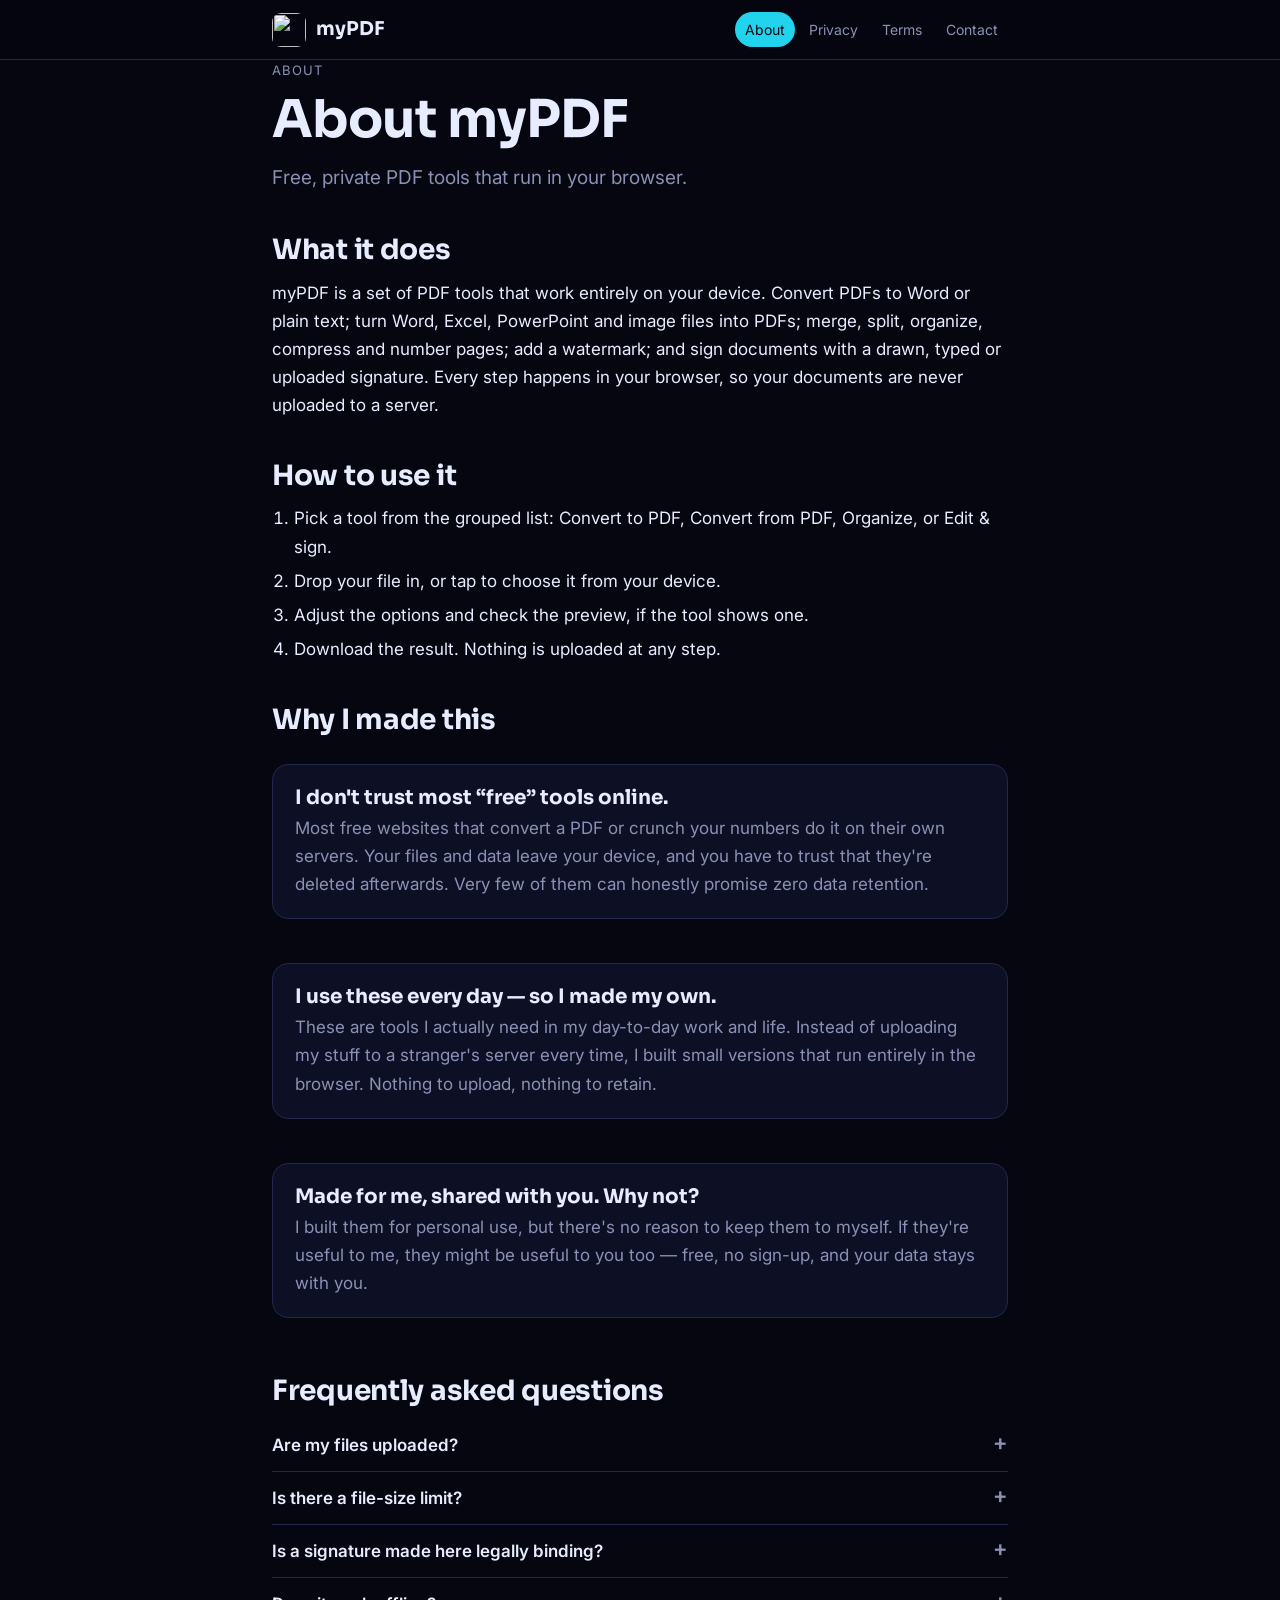
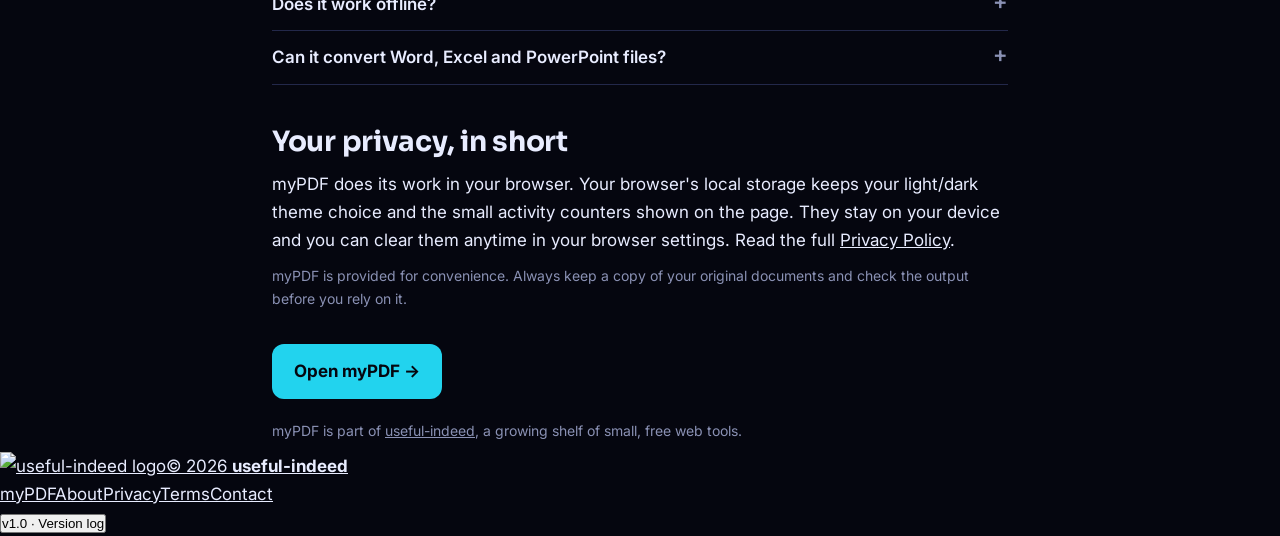
==== about.html @ f9be01cd "Update mypdf.useful-indeed.com" ====
<!DOCTYPE html>
<html lang="en">
<head>
<meta charset="UTF-8">
<meta name="viewport" content="width=device-width, initial-scale=1.0">
<title>About myPDF · useful-indeed</title>
<meta name="description" content="Free, private PDF tools that run in your browser. Learn how it works, how to use it and why it was made.">
<link rel="canonical" href="https://mypdf.useful-indeed.com/about.html">
<meta property="og:title" content="About myPDF · useful-indeed">
<meta property="og:description" content="Free, private PDF tools that run in your browser. Learn how it works, how to use it and why it was made.">
<meta property="og:url" content="https://mypdf.useful-indeed.com/about.html">
<meta property="og:type" content="website">
<link rel="icon" type="image/svg+xml" href="logo.svg">
<link rel="apple-touch-icon" href="logo.svg">
<link rel="preconnect" href="https://fonts.googleapis.com"><link rel="preconnect" href="https://fonts.gstatic.com" crossorigin><link href="https://fonts.googleapis.com/css2?family=Sora:wght@600;700&family=Inter:wght@400;500;600&display=swap" rel="stylesheet">
<link rel="stylesheet" href="useful-indeed/footer.css">
<script src="version-log.js"></script>
<style>
:root{--bg:#05060f;--fg:#e8ecff;--muted:#8a91b4;--acc:#22d3ee;--accfg:#05060f;--card:#0d1024;--line:#23284a;--font:'Inter',system-ui,sans-serif;--head:'Sora','Inter',sans-serif}
*{box-sizing:border-box;margin:0;padding:0}
html{-webkit-text-size-adjust:100%}
body{background:var(--bg);color:var(--fg);font-family:var(--font);font-size:17px;line-height:1.65;overflow-x:clip}
a{color:inherit}
.wrap{max-width:780px;margin:0 auto;padding:0 22px}
.top{border-bottom:1px solid var(--line);position:sticky;top:0;background:color-mix(in srgb,var(--bg) 90%,transparent);backdrop-filter:blur(10px);-webkit-backdrop-filter:blur(10px);z-index:5}
.top .wrap{display:flex;align-items:center;justify-content:space-between;gap:14px;padding-top:12px;padding-bottom:12px;flex-wrap:wrap}
.brand{display:flex;align-items:center;gap:10px;text-decoration:none;font-family:var(--head);font-weight:700;font-size:19px;white-space:nowrap}
.brand img{width:34px;height:34px;border-radius:9px}
nav.links{display:flex;gap:4px;flex-wrap:wrap;font-size:14px}
nav.links a{text-decoration:none;padding:6px 10px;border-radius:99px;color:var(--muted)}
nav.links a:hover{color:var(--fg);background:var(--card)}
nav.links a[aria-current]{color:var(--accfg);background:var(--acc)}
main{padding:46px 0 30px}
.eyebrow{font-size:13px;letter-spacing:.08em;text-transform:uppercase;color:var(--muted);margin-bottom:10px}
h1{font-family:var(--head);font-weight:700;font-size:clamp(34px,7vw,52px);line-height:1.08;letter-spacing:-.02em}
.lead{font-size:19px;color:var(--muted);margin-top:14px;max-width:640px}
h2{font-family:var(--head);font-weight:700;font-size:clamp(22px,4.5vw,28px);line-height:1.2;margin:40px 0 12px;letter-spacing:-.01em}
h3{font-size:17px;margin:20px 0 6px}
p{margin:10px 0}
ul,ol{margin:10px 0 10px 22px}
li{margin:6px 0}
.card{background:var(--card);border:1px solid var(--line);border-radius:16px;padding:20px 22px;margin:16px 0}
.why{display:grid;gap:12px}
.why .card b{display:block;font-family:var(--head);font-weight:700;font-size:20px;line-height:1.25;margin-bottom:4px}
.why .card p{margin:0;color:var(--muted)}
details{border-bottom:1px solid var(--line);padding:12px 0}
details summary{cursor:pointer;font-weight:600;list-style:none;display:flex;justify-content:space-between;gap:12px}
details summary::-webkit-details-marker{display:none}
details summary::after{content:"+";color:var(--muted);font-size:22px;line-height:1;transition:transform .2s}
details[open] summary::after{transform:rotate(45deg)}
details p{color:var(--muted)}
.btn{display:inline-block;background:var(--acc);color:var(--accfg);text-decoration:none;font-weight:700;padding:13px 22px;border-radius:12px;margin-top:8px}
.btn:hover{filter:brightness(1.08)}
.muted{color:var(--muted)}
.cf label{display:block;font-size:14px;font-weight:600;margin:0 0 14px}
.cf input,.cf select,.cf textarea{display:block;width:100%;margin-top:6px;font:inherit;font-weight:400;font-size:16px;color:var(--fg);background:var(--bg);border:1px solid var(--line);border-radius:10px;padding:11px 12px}
.cf input:focus,.cf select:focus,.cf textarea:focus{outline:2px solid var(--acc);outline-offset:1px;border-color:transparent}
.cf textarea{resize:vertical;min-height:130px}
.cf-row{display:grid;grid-template-columns:1fr 1fr;gap:0 14px}
.cf-foot{display:flex;align-items:center;gap:14px;flex-wrap:wrap}
.cf .btn{border:0;cursor:pointer;font:inherit;font-weight:700;margin-top:0}
.cf .btn:disabled{opacity:.6;cursor:wait}
.cf-status{font-size:14px}.cf-status.ok{color:var(--acc);font-weight:600}.cf-status.err{color:#e5484d;font-weight:600}
@media (max-width:560px){.cf-row{grid-template-columns:1fr}}
.small{font-size:14px}
table{width:100%;border-collapse:collapse;font-size:15px;margin:10px 0}
td,th{text-align:left;padding:10px 8px;border-bottom:1px solid var(--line);vertical-align:top}
th{font-size:13px;color:var(--muted);text-transform:uppercase;letter-spacing:.05em}
.tools{display:grid;grid-template-columns:repeat(auto-fill,minmax(220px,1fr));gap:10px;margin:14px 0}
.tools a{display:flex;gap:10px;align-items:center;text-decoration:none;background:var(--card);border:1px solid var(--line);border-radius:14px;padding:10px 12px}
.tools img{width:36px;height:36px;border-radius:9px;flex:none}
.tools b{display:block;font-size:15px;line-height:1.2}
.tools span{font-size:13px;color:var(--muted)}
@media (max-width:560px){body{font-size:16px} main{padding-top:32px} nav.links{width:100%} nav.links a{padding:6px 9px}}
</style>
</head>
<body>
<header class="top"><div class="wrap">
  <a class="brand" href="./"><img src="logo.svg" alt="">myPDF</a>
  <nav class="links" aria-label="Site"><a href="about.html" aria-current="page">About</a><a href="privacy.html">Privacy</a><a href="terms.html">Terms</a><a href="contact.html">Contact</a></nav>
</div></header>
<main class="wrap">
<div class="eyebrow">About</div><h1>About myPDF</h1><p class="lead">Free, private PDF tools that run in your browser.</p><h2>What it does</h2><p>myPDF is a set of PDF tools that work entirely on your device. Convert PDFs to Word or plain text; turn Word, Excel, PowerPoint and image files into PDFs; merge, split, organize, compress and number pages; add a watermark; and sign documents with a drawn, typed or uploaded signature. Every step happens in your browser, so your documents are never uploaded to a server.</p><h2>How to use it</h2><ol><li>Pick a tool from the grouped list: Convert to PDF, Convert from PDF, Organize, or Edit &amp; sign.</li><li>Drop your file in, or tap to choose it from your device.</li><li>Adjust the options and check the preview, if the tool shows one.</li><li>Download the result. Nothing is uploaded at any step.</li></ol><h2>Why I made this</h2><div class="why"><div class="card"><b>I don&#x27;t trust most “free” tools online.</b><p>Most free websites that convert a PDF or crunch your numbers do it on their own servers. Your files and data leave your device, and you have to trust that they&#x27;re deleted afterwards. Very few of them can honestly promise zero data retention.</p></div><div class="card"><b>I use these every day — so I made my own.</b><p>These are tools I actually need in my day-to-day work and life. Instead of uploading my stuff to a stranger&#x27;s server every time, I built small versions that run entirely in the browser. Nothing to upload, nothing to retain.</p></div><div class="card"><b>Made for me, shared with you. Why not?</b><p>I built them for personal use, but there&#x27;s no reason to keep them to myself. If they&#x27;re useful to me, they might be useful to you too — free, no sign-up, and your data stays with you.</p></div></div><h2>Frequently asked questions</h2><details><summary>Are my files uploaded?</summary><p>No. myPDF reads your files with your browser and builds the new PDF on your device. Nothing is sent to a server, so we never see your documents.</p></details><details><summary>Is there a file-size limit?</summary><p>There&#x27;s no fixed limit, but very large files depend on your device&#x27;s memory. A modern phone or laptop handles typical documents easily.</p></details><details><summary>Is a signature made here legally binding?</summary><p>myPDF places an image of your signature on the page. Whether that counts as a legal signature depends on your country and the document. For contracts, check what the other party accepts.</p></details><details><summary>Does it work offline?</summary><p>Once the page has loaded, the tools work without a connection.</p></details><details><summary>Can it convert Word, Excel and PowerPoint files?</summary><p>Yes. It turns .docx, .xlsx, .xls, .csv and .pptx files into PDF, and PDFs into Word or text, all inside your browser. Complex layouts may come out simpler than the original, so check the preview before you share the file.</p></details><h2>Your privacy, in short</h2><p>myPDF does its work in your browser. Your browser&#x27;s local storage keeps your light/dark theme choice and the small activity counters shown on the page. They stay on your device and you can clear them anytime in your browser settings. Read the full <a href="privacy.html">Privacy Policy</a>.</p><p class="muted small">myPDF is provided for convenience. Always keep a copy of your original documents and check the output before you rely on it.</p><p style="margin-top:26px"><a class="btn" href="./">Open myPDF →</a></p><p class="muted small" style="margin-top:20px">myPDF is part of <a href="https://useful-indeed.com">useful-indeed</a>, a growing shelf of small, free web tools.</p>
</main>
<footer class="ui-foot">
  <div class="ui-foot-in">
    <a class="ui-foot-brand" href="https://useful-indeed.com" title="More small, free tools on useful-indeed"><img src="useful-indeed/logo.svg" alt="useful-indeed logo" width="22" height="22"><span>© <span data-ui-year>2026</span> <b>useful-indeed</b></span></a>
    <nav class="ui-foot-nav" aria-label="Site"><a href="./">myPDF</a><a href="about.html">About</a><a href="privacy.html">Privacy</a><a href="terms.html">Terms</a><a href="contact.html">Contact</a></nav>
    <button type="button" class="ui-foot-ver" data-ui-ver>v1.0 · Version log</button>
  </div>
</footer>
<script src="useful-indeed/badge.js" defer></script>
</body>
</html>
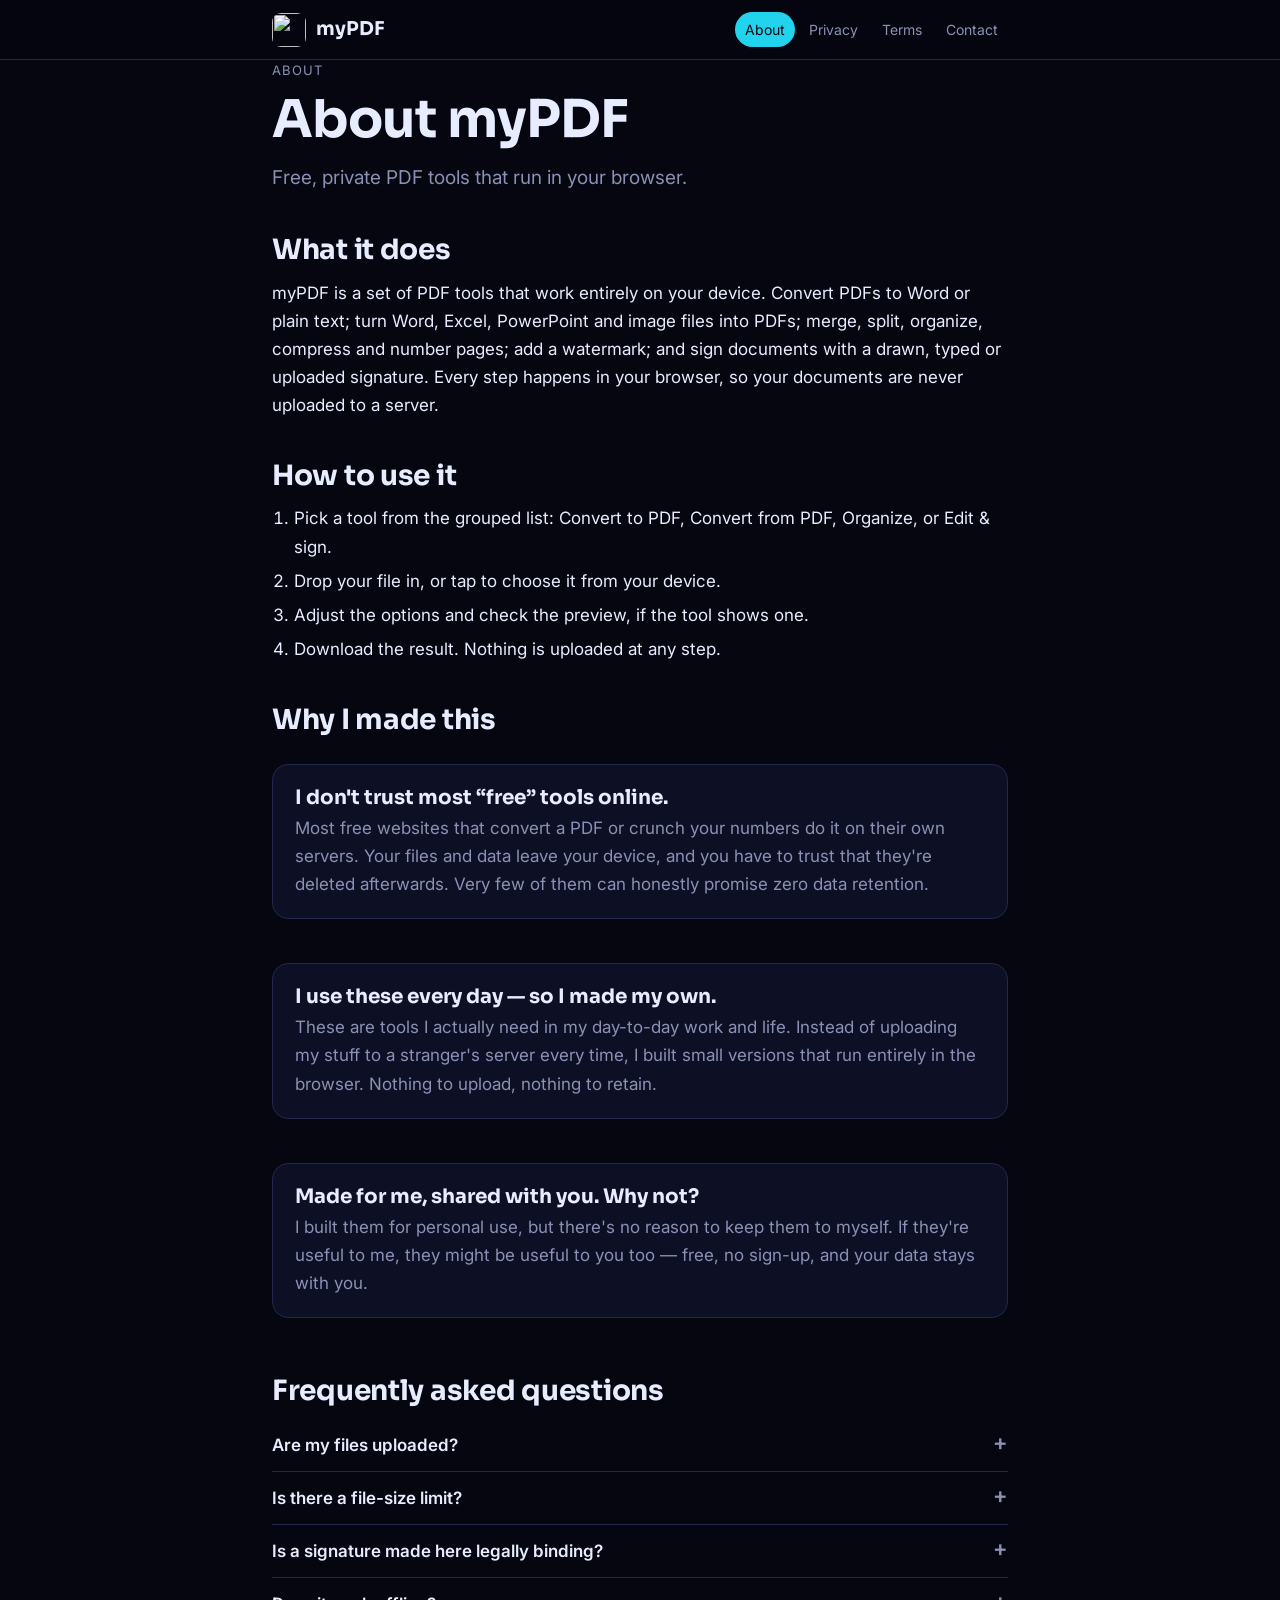
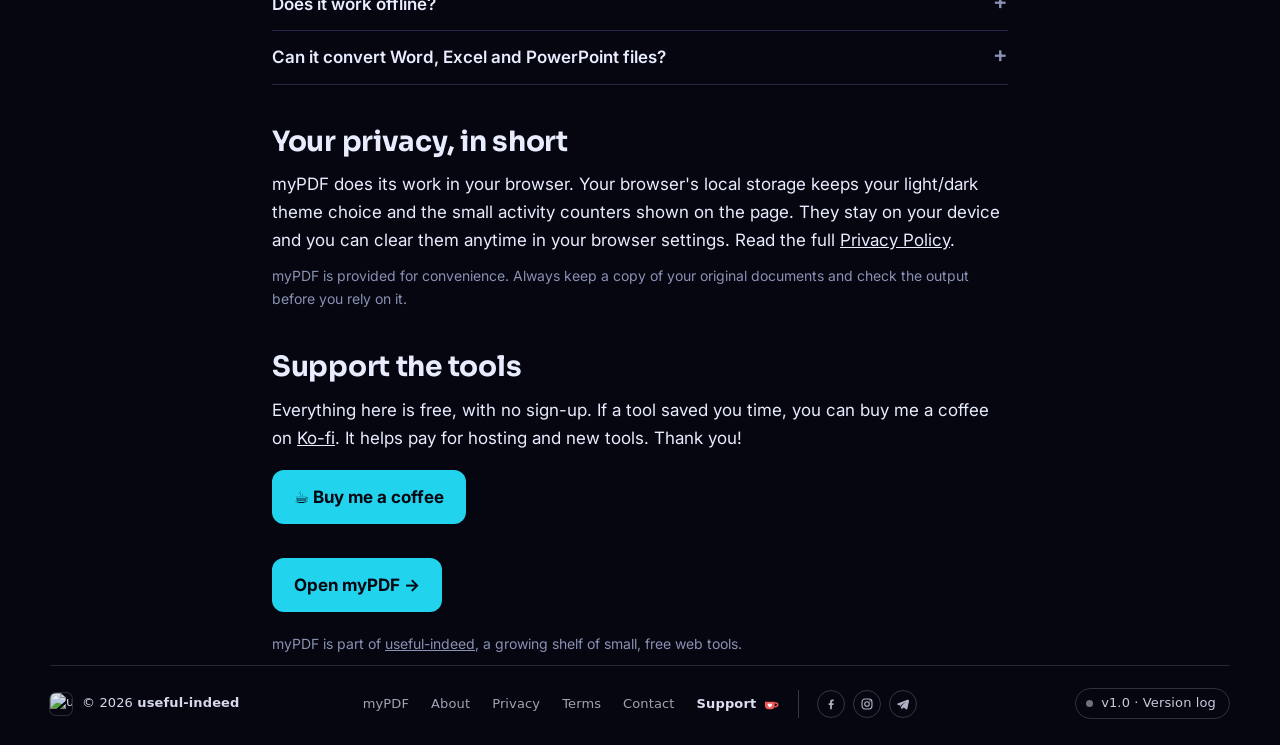
==== commit 646c6e0d: "Update mypdf.useful-indeed.com" ====
--- a/about.html
+++ b/about.html
@@ -73,6 +73,8 @@
 .tools span{font-size:13px;color:var(--muted)}
 @media (max-width:560px){body{font-size:16px} main{padding-top:32px} nav.links{width:100%} nav.links a{padding:6px 9px}}
 </style>
+<script async src="https://pagead2.googlesyndication.com/pagead/js/adsbygoogle.js?client=ca-pub-4427223480429053"
+     crossorigin="anonymous"></script>
 </head>
 <body>
 <header class="top"><div class="wrap">
@@ -80,7 +82,7 @@
   <nav class="links" aria-label="Site"><a href="about.html" aria-current="page">About</a><a href="privacy.html">Privacy</a><a href="terms.html">Terms</a><a href="contact.html">Contact</a></nav>
 </div></header>
 <main class="wrap">
-<div class="eyebrow">About</div><h1>About myPDF</h1><p class="lead">Free, private PDF tools that run in your browser.</p><h2>What it does</h2><p>myPDF is a set of PDF tools that work entirely on your device. Convert PDFs to Word or plain text; turn Word, Excel, PowerPoint and image files into PDFs; merge, split, organize, compress and number pages; add a watermark; and sign documents with a drawn, typed or uploaded signature. Every step happens in your browser, so your documents are never uploaded to a server.</p><h2>How to use it</h2><ol><li>Pick a tool from the grouped list: Convert to PDF, Convert from PDF, Organize, or Edit &amp; sign.</li><li>Drop your file in, or tap to choose it from your device.</li><li>Adjust the options and check the preview, if the tool shows one.</li><li>Download the result. Nothing is uploaded at any step.</li></ol><h2>Why I made this</h2><div class="why"><div class="card"><b>I don&#x27;t trust most “free” tools online.</b><p>Most free websites that convert a PDF or crunch your numbers do it on their own servers. Your files and data leave your device, and you have to trust that they&#x27;re deleted afterwards. Very few of them can honestly promise zero data retention.</p></div><div class="card"><b>I use these every day — so I made my own.</b><p>These are tools I actually need in my day-to-day work and life. Instead of uploading my stuff to a stranger&#x27;s server every time, I built small versions that run entirely in the browser. Nothing to upload, nothing to retain.</p></div><div class="card"><b>Made for me, shared with you. Why not?</b><p>I built them for personal use, but there&#x27;s no reason to keep them to myself. If they&#x27;re useful to me, they might be useful to you too — free, no sign-up, and your data stays with you.</p></div></div><h2>Frequently asked questions</h2><details><summary>Are my files uploaded?</summary><p>No. myPDF reads your files with your browser and builds the new PDF on your device. Nothing is sent to a server, so we never see your documents.</p></details><details><summary>Is there a file-size limit?</summary><p>There&#x27;s no fixed limit, but very large files depend on your device&#x27;s memory. A modern phone or laptop handles typical documents easily.</p></details><details><summary>Is a signature made here legally binding?</summary><p>myPDF places an image of your signature on the page. Whether that counts as a legal signature depends on your country and the document. For contracts, check what the other party accepts.</p></details><details><summary>Does it work offline?</summary><p>Once the page has loaded, the tools work without a connection.</p></details><details><summary>Can it convert Word, Excel and PowerPoint files?</summary><p>Yes. It turns .docx, .xlsx, .xls, .csv and .pptx files into PDF, and PDFs into Word or text, all inside your browser. Complex layouts may come out simpler than the original, so check the preview before you share the file.</p></details><h2>Your privacy, in short</h2><p>myPDF does its work in your browser. Your browser&#x27;s local storage keeps your light/dark theme choice and the small activity counters shown on the page. They stay on your device and you can clear them anytime in your browser settings. Read the full <a href="privacy.html">Privacy Policy</a>.</p><p class="muted small">myPDF is provided for convenience. Always keep a copy of your original documents and check the output before you rely on it.</p><p style="margin-top:26px"><a class="btn" href="./">Open myPDF →</a></p><p class="muted small" style="margin-top:20px">myPDF is part of <a href="https://useful-indeed.com">useful-indeed</a>, a growing shelf of small, free web tools.</p>
+<div class="eyebrow">About</div><h1>About myPDF</h1><p class="lead">Free, private PDF tools that run in your browser.</p><h2>What it does</h2><p>myPDF is a set of PDF tools that work entirely on your device. Convert PDFs to Word or plain text; turn Word, Excel, PowerPoint and image files into PDFs; merge, split, organize, compress and number pages; add a watermark; and sign documents with a drawn, typed or uploaded signature. Every step happens in your browser, so your documents are never uploaded to a server.</p><h2>How to use it</h2><ol><li>Pick a tool from the grouped list: Convert to PDF, Convert from PDF, Organize, or Edit &amp; sign.</li><li>Drop your file in, or tap to choose it from your device.</li><li>Adjust the options and check the preview, if the tool shows one.</li><li>Download the result. Nothing is uploaded at any step.</li></ol><h2>Why I made this</h2><div class="why"><div class="card"><b>I don&#x27;t trust most “free” tools online.</b><p>Most free websites that convert a PDF or crunch your numbers do it on their own servers. Your files and data leave your device, and you have to trust that they&#x27;re deleted afterwards. Very few of them can honestly promise zero data retention.</p></div><div class="card"><b>I use these every day — so I made my own.</b><p>These are tools I actually need in my day-to-day work and life. Instead of uploading my stuff to a stranger&#x27;s server every time, I built small versions that run entirely in the browser. Nothing to upload, nothing to retain.</p></div><div class="card"><b>Made for me, shared with you. Why not?</b><p>I built them for personal use, but there&#x27;s no reason to keep them to myself. If they&#x27;re useful to me, they might be useful to you too — free, no sign-up, and your data stays with you.</p></div></div><h2>Frequently asked questions</h2><details><summary>Are my files uploaded?</summary><p>No. myPDF reads your files with your browser and builds the new PDF on your device. Nothing is sent to a server, so we never see your documents.</p></details><details><summary>Is there a file-size limit?</summary><p>There&#x27;s no fixed limit, but very large files depend on your device&#x27;s memory. A modern phone or laptop handles typical documents easily.</p></details><details><summary>Is a signature made here legally binding?</summary><p>myPDF places an image of your signature on the page. Whether that counts as a legal signature depends on your country and the document. For contracts, check what the other party accepts.</p></details><details><summary>Does it work offline?</summary><p>Once the page has loaded, the tools work without a connection.</p></details><details><summary>Can it convert Word, Excel and PowerPoint files?</summary><p>Yes. It turns .docx, .xlsx, .xls, .csv and .pptx files into PDF, and PDFs into Word or text, all inside your browser. Complex layouts may come out simpler than the original, so check the preview before you share the file.</p></details><h2>Your privacy, in short</h2><p>myPDF does its work in your browser. Your browser&#x27;s local storage keeps your light/dark theme choice and the small activity counters shown on the page. They stay on your device and you can clear them anytime in your browser settings. Read the full <a href="privacy.html">Privacy Policy</a>.</p><p class="muted small">myPDF is provided for convenience. Always keep a copy of your original documents and check the output before you rely on it.</p><h2>Support the tools</h2><p>Everything here is free, with no sign-up. If a tool saved you time, you can buy me a coffee on <a href="https://ko-fi.com/usefulindeed" target="_blank" rel="noopener">Ko-fi</a>. It helps pay for hosting and new tools. Thank you!</p><p><a class="btn" href="https://ko-fi.com/usefulindeed" target="_blank" rel="noopener">&#9749; Buy me a coffee</a></p><p style="margin-top:26px"><a class="btn" href="./">Open myPDF →</a></p><p class="muted small" style="margin-top:20px">myPDF is part of <a href="https://useful-indeed.com">useful-indeed</a>, a growing shelf of small, free web tools.</p>
 </main>
 <footer class="ui-foot">
   <div class="ui-foot-in">
--- a/useful-indeed/footer.css
+++ b/useful-indeed/footer.css
@@ -0,0 +1,52 @@
+/* useful-indeed — shared footer (same on every tool). Master copy: /shared/useful-indeed/footer.css */
+.ui-foot{display:block;width:100%;box-sizing:border-box;margin:0;padding:0 24px;clear:both;position:relative;z-index:2;
+  color:inherit;background:transparent;text-align:left;
+  font:500 13px/1.45 system-ui,-apple-system,"Segoe UI",Roboto,"Helvetica Neue",Arial,sans-serif;letter-spacing:.01em;text-transform:none}
+.ui-foot *{box-sizing:border-box}
+.ui-foot-in{max-width:1180px;margin:0 auto;padding:22px 0 26px;display:grid;grid-template-columns:1fr auto 1fr;align-items:center;gap:14px 28px;
+  border-top:1px solid color-mix(in srgb,currentColor 14%,transparent)}
+.ui-foot a,.ui-foot button{color:inherit;font:inherit;letter-spacing:inherit;text-decoration:none;background:none;margin:0;box-shadow:none}
+.ui-foot-brand{display:inline-flex;align-items:center;gap:10px;justify-self:start;opacity:.92;white-space:nowrap}
+.ui-foot-brand img{width:22px;height:22px;border-radius:6px;display:block;flex:none;box-shadow:0 0 0 1px color-mix(in srgb,currentColor 18%,transparent);transition:transform .35s cubic-bezier(.3,1.6,.5,1)}
+.ui-foot-brand:hover img{transform:rotate(-10deg) scale(1.1)}
+.ui-foot-brand b{font-weight:600}
+.ui-foot-nav{display:flex!important;position:static!important;background:none!important;padding:0!important;margin:0!important;border:0!important;flex-wrap:wrap;justify-content:center;gap:4px 22px}
+.ui-foot-nav a{opacity:.68;transition:opacity .2s;padding:0!important;margin:0!important;border:0!important;background:none!important;border-radius:0!important;width:auto!important;height:auto!important;display:inline!important;font-size:13px!important;font-weight:500!important}
+.ui-foot-nav a:hover{opacity:1;text-decoration:underline;text-underline-offset:3px}
+.ui-foot-ver{justify-self:end;display:inline-flex;align-items:center;gap:8px;cursor:pointer;white-space:nowrap;
+  border:1px solid color-mix(in srgb,currentColor 22%,transparent)!important;border-radius:999px;padding:5px 13px 5px 10px;opacity:.85;transition:opacity .2s,border-color .2s}
+.ui-foot-ver::before{content:"";width:7px;height:7px;border-radius:50%;background:currentColor;opacity:.55}
+.ui-foot-ver:hover{opacity:1;border-color:currentColor!important}
+.ui-foot-ver:focus-visible,.ui-foot a:focus-visible{outline:2px solid currentColor;outline-offset:3px;border-radius:6px}
+@media (max-width:720px){
+  .ui-foot{padding:0 18px}
+  .ui-foot-in{grid-template-columns:1fr;justify-items:center;text-align:center;gap:14px;padding:20px 0 24px}
+  .ui-foot-brand,.ui-foot-ver{justify-self:center}
+}
+
+/* Floating variant — for full-screen tools (e.g. Stilldusk): the footer opens from a small button, bottom-right */
+.ui-foot.ui-foot--float{position:fixed!important;right:16px;bottom:66px;width:auto;max-width:calc(100vw - 32px);padding:0;z-index:60;
+  opacity:0;visibility:hidden;transform:translateY(8px) scale(.98);transform-origin:bottom right;transition:opacity .2s,transform .2s,visibility .2s}
+.ui-foot.ui-foot--float.ui-open{opacity:1;visibility:visible;transform:none}
+.ui-foot--float .ui-foot-in{display:flex;flex-direction:column;align-items:flex-start;gap:14px;padding:18px 20px;border-radius:16px;
+  border:1px solid color-mix(in srgb,currentColor 18%,transparent);background:var(--ui-panel,rgba(20,20,28,.88));
+  backdrop-filter:blur(14px);-webkit-backdrop-filter:blur(14px);box-shadow:0 20px 50px rgba(0,0,0,.35);text-align:left}
+.ui-foot--float .ui-foot-nav{justify-content:flex-start;gap:6px 18px}
+.ui-foot-toggle{position:fixed;right:16px;bottom:16px;z-index:61;width:40px;height:40px;padding:7px;border-radius:12px;cursor:pointer;color:inherit;
+  border:1px solid color-mix(in srgb,currentColor 22%,transparent);background:var(--ui-panel,rgba(20,20,28,.6));
+  backdrop-filter:blur(10px);-webkit-backdrop-filter:blur(10px);opacity:.75;transition:opacity .2s,transform .2s}
+.ui-foot-toggle:hover,.ui-foot-toggle[aria-expanded="true"]{opacity:1;transform:translateY(-1px)}
+.ui-foot-toggle img{width:100%;height:100%;display:block;border-radius:6px}
+@media (max-width:720px){.ui-foot.ui-foot--float{right:12px;bottom:62px}.ui-foot-toggle{right:12px;bottom:12px}}
+
+/* Support link + social icons: one tidy row, everything centred on the same line */
+.ui-foot-nav{align-items:center!important;row-gap:10px!important}
+.ui-foot-nav a{line-height:28px!important}
+.ui-foot-nav a.ui-tip{display:inline-flex!important;align-items:center;gap:6px;opacity:.95!important;font-weight:600!important}
+.ui-foot-nav a.ui-tip svg{width:18px;height:18px;display:block;flex:none}
+.ui-foot-nav .ui-soc{display:inline-flex!important;align-items:center;gap:8px;padding-left:18px;margin-left:-4px;border-left:1px solid color-mix(in srgb,currentColor 22%,transparent)}
+.ui-foot-nav .ui-soc a{display:grid!important;place-items:center;width:28px!important;height:28px!important;line-height:0!important;border-radius:50%!important;border:1px solid color-mix(in srgb,currentColor 28%,transparent)!important;opacity:.75;transition:opacity .2s,background .2s}
+.ui-foot-nav .ui-soc a:hover{opacity:1;text-decoration:none;background:color-mix(in srgb,currentColor 10%,transparent)!important}
+.ui-foot-nav .ui-soc svg{width:14px;height:14px;display:block}
+@media (max-width:720px){.ui-foot-nav .ui-soc{flex-basis:100%;justify-content:center;border-left:0;padding-left:0;margin-left:0}}
+.ui-foot--float .ui-foot-nav .ui-soc{flex-basis:100%;justify-content:flex-start;border-left:0;padding-left:0;margin-left:0}
